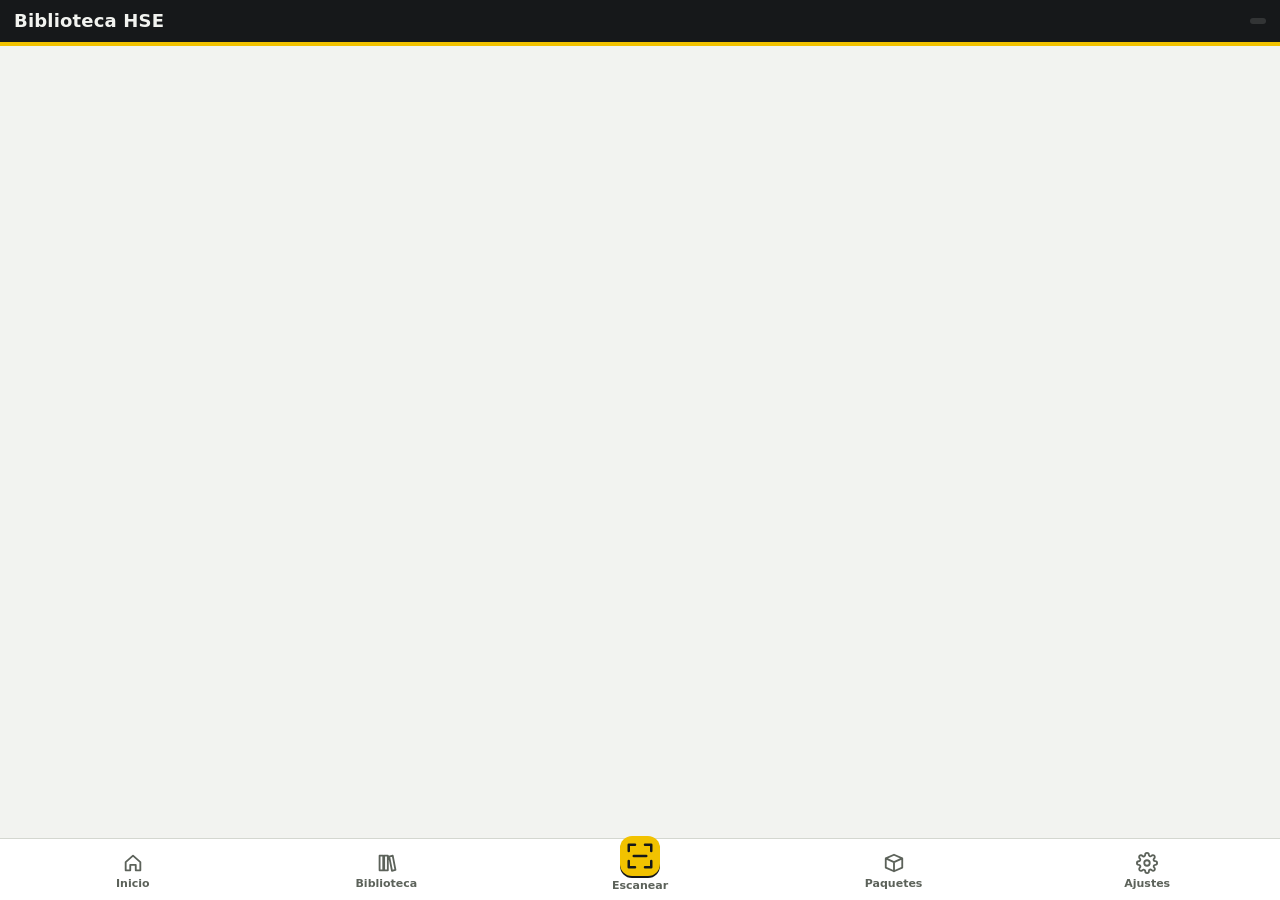
==== index.html @ ef72739a "Add files via upload" ====
<!doctype html>
<html lang="es">
<head>
<meta charset="utf-8">
<meta name="viewport" content="width=device-width, initial-scale=1, viewport-fit=cover">
<title>Biblioteca HSE QR</title>
<meta name="description" content="Biblioteca documental offline con códigos QR">
<meta name="theme-color" content="#16181a">
<meta name="apple-mobile-web-app-capable" content="yes">
<meta name="mobile-web-app-capable" content="yes">
<meta name="apple-mobile-web-app-status-bar-style" content="black-translucent">
<meta name="apple-mobile-web-app-title" content="HSE QR">
<link rel="manifest" href="manifest.webmanifest">
<link rel="icon" href="icons/icon-192.png">
<link rel="apple-touch-icon" href="icons/apple-touch-icon.png">
<link rel="stylesheet" href="styles.css">
</head>
<body>
<div id="app">
  <header class="topbar">
    <button class="icon-btn" id="backBtn" aria-label="Volver" hidden>
      <svg viewBox="0 0 24 24" aria-hidden="true"><path d="M15 5l-7 7 7 7"/></svg>
    </button>
    <h1 id="viewTitle">Biblioteca HSE</h1>
    <span class="net" id="netBadge" title="Estado de conexión"></span>
  </header>
  <main id="main" tabindex="-1"></main>
  <nav class="tabbar" aria-label="Navegación principal">
    <a href="#/inicio" data-tab="inicio"><svg viewBox="0 0 24 24" aria-hidden="true"><path d="M4 11l8-7 8 7v9h-5v-6H9v6H4z"/></svg><span>Inicio</span></a>
    <a href="#/biblioteca" data-tab="biblioteca"><svg viewBox="0 0 24 24" aria-hidden="true"><path d="M5 4h4v16H5zM10 4h4v16h-4zM15.5 5l3.8-1 3 15.5-3.8 1z"/></svg><span>Biblioteca</span></a>
    <a href="#/escanear" data-tab="escanear" class="scan-tab"><svg viewBox="0 0 24 24" aria-hidden="true"><path d="M3 8V3h5M16 3h5v5M21 16v5h-5M8 21H3v-5M7 12h10"/></svg><span>Escanear</span></a>
    <a href="#/paquetes" data-tab="paquetes"><svg viewBox="0 0 24 24" aria-hidden="true"><path d="M3 7l9-4 9 4v10l-9 4-9-4zM3 7l9 4 9-4M12 11v10"/></svg><span>Paquetes</span></a>
    <a href="#/ajustes" data-tab="ajustes"><svg viewBox="0 0 24 24" aria-hidden="true"><path d="M12 15a3 3 0 100-6 3 3 0 000 6zM19.4 15a1.7 1.7 0 00.3 1.8l.1.1a2 2 0 11-2.8 2.8l-.1-.1a1.7 1.7 0 00-1.8-.3 1.7 1.7 0 00-1 1.5V21a2 2 0 11-4 0v-.1a1.7 1.7 0 00-1.1-1.5 1.7 1.7 0 00-1.8.3l-.1.1a2 2 0 11-2.8-2.8l.1-.1a1.7 1.7 0 00.3-1.8 1.7 1.7 0 00-1.5-1H3a2 2 0 110-4h.1a1.7 1.7 0 001.5-1.1 1.7 1.7 0 00-.3-1.8l-.1-.1a2 2 0 112.8-2.8l.1.1a1.7 1.7 0 001.8.3H9a1.7 1.7 0 001-1.5V3a2 2 0 114 0v.1a1.7 1.7 0 001 1.5 1.7 1.7 0 001.8-.3l.1-.1a2 2 0 112.8 2.8l-.1.1a1.7 1.7 0 00-.3 1.8V9a1.7 1.7 0 001.5 1H21a2 2 0 110 4h-.1a1.7 1.7 0 00-1.5 1z"/></svg><span>Ajustes</span></a>
  </nav>
</div>

<section id="viewer" class="overlay" hidden aria-label="Visor de documento">
  <div class="viewer-bar">
    <button class="icon-btn light" id="viewerClose" aria-label="Cerrar visor"><svg viewBox="0 0 24 24" aria-hidden="true"><path d="M6 6l12 12M18 6L6 18"/></svg></button>
    <div class="viewer-title"><strong id="viewerTitle"></strong><span id="viewerMeta"></span></div>
    <button class="icon-btn light" id="zoomOut" aria-label="Alejar"><svg viewBox="0 0 24 24" aria-hidden="true"><path d="M5 12h14"/></svg></button>
    <button class="icon-btn light" id="zoomIn" aria-label="Acercar"><svg viewBox="0 0 24 24" aria-hidden="true"><path d="M12 5v14M5 12h14"/></svg></button>
  </div>
  <div id="viewerNotice" class="viewer-notice" hidden></div>
  <div id="pages" class="pages"></div>
  <div class="page-indicator" id="pageInd"></div>
</section>

<section id="scanner" class="overlay scanner" hidden aria-label="Escáner QR">
  <video id="scanVideo" playsinline muted autoplay></video>
  <div class="scan-frame" aria-hidden="true"><i></i><i></i><i></i><i></i></div>
  <div class="scan-top">
    <button class="icon-btn light" id="scanClose" aria-label="Cerrar escáner"><svg viewBox="0 0 24 24" aria-hidden="true"><path d="M6 6l12 12M18 6L6 18"/></svg></button>
    <span>Apunta al código QR del documento</span>
    <button class="icon-btn light" id="torchBtn" aria-label="Linterna" hidden><svg viewBox="0 0 24 24" aria-hidden="true"><path d="M9 2h6v5l-2 3v12h-2V10L9 7z"/></svg></button>
  </div>
  <div class="scan-bottom" id="scanMsg">Iniciando cámara…</div>
</section>

<div id="modalRoot"></div>
<div id="toast" role="status" aria-live="polite"></div>

<script src="vendor/qrcode.js"></script>
<script src="vendor/jsQR.js"></script>
<script src="vendor/jszip.min.js"></script>
<script src="vendor/jspdf.umd.min.js"></script>
<script src="vendor/pdf.min.js"></script>
<script src="app.js"></script>
</body>
</html>
---- styles.css ----
/* Layout: app de una columna con barra superior y barra de pestañas inferior; overlays a pantalla completa para visor y escáner */
:root{
  --bg:#f2f3f0; --surface:#ffffff; --surface-2:#e8eae5; --ink:#16181a; --muted:#5c625a; --line:#d4d7d0;
  --signal:#f2c200; --signal-ink:#16181a;
  --ok:#2e7d3c; --warn:#b4570c; --bad:#b3261e; --pending:#6b6f78;
  --font: system-ui, -apple-system, "Segoe UI", Roboto, "Helvetica Neue", Arial, sans-serif;
  --mono: ui-monospace, "SF Mono", Menlo, Consolas, "Roboto Mono", monospace;
  --r: 10px;
  --tabbar-h: 62px;
  color-scheme: light;
}
@media (prefers-color-scheme: dark){
  :root{ --bg:#111312; --surface:#1b1e1c; --surface-2:#252925; --ink:#eceee9; --muted:#a3a9a0; --line:#333833;
    --ok:#6cc27a; --warn:#f0954a; --bad:#f2847b; --pending:#9aa0aa; color-scheme: dark; }
}
*{box-sizing:border-box}
html,body{height:100%}
body{margin:0;background:var(--bg);color:var(--ink);font:15px/1.45 var(--font);-webkit-tap-highlight-color:transparent;overscroll-behavior-y:none}
[hidden]{display:none!important}
button,input,select,textarea{font:inherit;color:inherit}
svg{width:22px;height:22px;fill:none;stroke:currentColor;stroke-width:2;stroke-linecap:round;stroke-linejoin:round}

#app{min-height:100%;display:flex;flex-direction:column}
.topbar{position:sticky;top:0;z-index:20;display:flex;align-items:center;gap:8px;
  padding:calc(env(safe-area-inset-top,0px) + 8px) max(14px,env(safe-area-inset-right,0px)) 8px max(14px,env(safe-area-inset-left,0px));
  background:var(--ink);color:var(--bg);border-bottom:4px solid var(--signal)}
.topbar h1{flex:1;margin:0;font-size:18px;font-weight:700;letter-spacing:.01em;white-space:nowrap;overflow:hidden;text-overflow:ellipsis}
.net{font-size:11px;font-weight:600;letter-spacing:.04em;text-transform:uppercase;padding:3px 8px;border-radius:99px;background:rgba(255,255,255,.12)}
.net.off{background:var(--signal);color:var(--signal-ink)}
main{flex:1;width:100%;max-width:880px;margin:0 auto;padding:16px max(16px,env(safe-area-inset-left,0px)) calc(var(--tabbar-h) + env(safe-area-inset-bottom,0px) + 24px) max(16px,env(safe-area-inset-right,0px));outline:none}

.tabbar{position:fixed;left:0;right:0;bottom:0;z-index:30;display:grid;grid-template-columns:repeat(5,1fr);
  height:calc(var(--tabbar-h) + env(safe-area-inset-bottom,0px));padding:4px max(6px,env(safe-area-inset-right,0px)) env(safe-area-inset-bottom,0px) max(6px,env(safe-area-inset-left,0px));
  background:var(--surface);border-top:1px solid var(--line)}
.tabbar a{display:flex;flex-direction:column;align-items:center;justify-content:center;gap:2px;color:var(--muted);text-decoration:none;font-size:11px;font-weight:600}
.tabbar a.active{color:var(--ink)}
.tabbar a.active svg{stroke:var(--ink)}
.tabbar .scan-tab svg{width:30px;height:30px;padding:5px;border-radius:12px;background:var(--signal);stroke:var(--signal-ink);box-sizing:content-box;margin-top:-14px;box-shadow:0 2px 0 var(--ink)}

.icon-btn{display:inline-grid;place-items:center;width:40px;height:40px;border:0;border-radius:10px;background:transparent;color:inherit;cursor:pointer}
.icon-btn.light{color:#fff}
.icon-btn:active{background:rgba(127,127,127,.2)}

h2{font-size:13px;font-weight:700;text-transform:uppercase;letter-spacing:.08em;color:var(--muted);margin:22px 0 10px}
h2:first-child{margin-top:4px}
p{margin:0 0 10px}
.muted{color:var(--muted)}
.mono{font-family:var(--mono)}
.small{font-size:13px}

.btn{display:inline-flex;align-items:center;justify-content:center;gap:8px;min-height:44px;padding:0 16px;border-radius:var(--r);border:1.5px solid var(--ink);background:transparent;color:var(--ink);font-weight:650;cursor:pointer;text-decoration:none}
.btn.primary{background:var(--ink);color:var(--bg)}
.btn.signal{background:var(--signal);color:var(--signal-ink);border-color:var(--signal)}
.btn.danger{border-color:var(--bad);color:var(--bad)}
.btn.block{width:100%}
.btn:disabled{opacity:.45}
.btn svg{width:20px;height:20px}
.row{display:flex;flex-wrap:wrap;gap:8px}
:focus-visible{outline:3px solid var(--signal);outline-offset:2px}

.scan-hero{display:flex;align-items:center;gap:14px;width:100%;padding:18px;border:0;border-radius:14px;background:var(--signal);color:var(--signal-ink);cursor:pointer;text-align:left;box-shadow:0 3px 0 var(--ink)}
.scan-hero svg{width:44px;height:44px;flex:none}
.scan-hero strong{display:block;font-size:20px}
.scan-hero span{font-size:13px}

.stats{display:grid;grid-template-columns:repeat(3,1fr);gap:8px;margin-top:14px}
.stat{background:var(--surface);border:1px solid var(--line);border-radius:var(--r);padding:10px 12px;text-decoration:none;color:inherit}
.stat b{display:block;font-size:24px;font-variant-numeric:tabular-nums;line-height:1.1}
.stat span{font-size:12px;color:var(--muted)}
.stat.ok b{color:var(--ok)} .stat.pending b{color:var(--pending)} .stat.outdated b{color:var(--warn)}

.tiles{display:grid;grid-template-columns:repeat(2,1fr);gap:8px}
@media (min-width:640px){.tiles{grid-template-columns:repeat(4,1fr)}}
.tile{display:flex;flex-direction:column;gap:8px;min-height:92px;padding:12px;border-radius:var(--r);background:var(--surface);border:1px solid var(--line);color:inherit;text-decoration:none;font-weight:650;font-size:14px;cursor:pointer;text-align:left}
.tile svg{width:24px;height:24px}
.tile small{font-weight:400;color:var(--muted);font-size:12px}

.card{background:var(--surface);border:1px solid var(--line);border-radius:var(--r);padding:14px}
.card + .card{margin-top:10px}
.notice{border-left:4px solid var(--signal);background:var(--surface);padding:12px 14px;border-radius:0 var(--r) var(--r) 0;margin-bottom:12px;font-size:14px}
.notice.bad{border-left-color:var(--bad)} .notice.ok{border-left-color:var(--ok)}

.search{position:relative;margin-bottom:10px}
.search input{width:100%;height:46px;padding:0 14px 0 40px;border-radius:var(--r);border:1px solid var(--line);background:var(--surface)}
.search svg{position:absolute;left:12px;top:12px;color:var(--muted)}
.chips{display:flex;gap:6px;overflow-x:auto;padding-bottom:6px;margin-bottom:6px;scrollbar-width:none}
.chip{flex:none;height:34px;padding:0 12px;border-radius:99px;border:1px solid var(--line);background:var(--surface);font-size:13px;font-weight:600;cursor:pointer;white-space:nowrap}
.chip.on{background:var(--ink);color:var(--bg);border-color:var(--ink)}

.list{display:flex;flex-direction:column;gap:8px}
.doc{display:grid;grid-template-columns:auto 1fr auto;gap:4px 12px;align-items:center;padding:12px;border-radius:var(--r);background:var(--surface);border:1px solid var(--line);color:inherit;text-decoration:none;min-width:0}
.doc .code{font-family:var(--mono);font-size:12px;font-weight:600;color:var(--muted)}
.doc .name{font-weight:650;line-height:1.25;overflow:hidden;display:-webkit-box;-webkit-line-clamp:2;-webkit-box-orient:vertical}
.doc .meta{font-size:12px;color:var(--muted)}
.doc .body{min-width:0}
.doc .fav{color:var(--signal);font-size:18px}
.dot{width:10px;height:10px;border-radius:50%;background:var(--ok)}
.dot.pending{background:transparent;border:2px solid var(--pending)}
.dot.outdated{background:var(--warn)}
.pill{display:inline-flex;align-items:center;gap:6px;height:24px;padding:0 9px;border-radius:99px;font-size:12px;font-weight:700}
.pill.ok{background:color-mix(in srgb,var(--ok) 15%,transparent);color:var(--ok)}
.pill.pending{background:color-mix(in srgb,var(--pending) 18%,transparent);color:var(--pending)}
.pill.outdated{background:color-mix(in srgb,var(--warn) 18%,transparent);color:var(--warn)}
.empty{text-align:center;padding:36px 12px;color:var(--muted)}

dl.kv{display:grid;grid-template-columns:auto 1fr;gap:6px 14px;margin:0;font-size:14px}
dl.kv dt{color:var(--muted)}
dl.kv dd{margin:0;min-width:0;overflow-wrap:anywhere}
.doc-head{display:flex;gap:10px;align-items:flex-start;justify-content:space-between;margin-bottom:12px}
.doc-head h3{margin:4px 0 0;font-size:20px;line-height:1.2}
.actions{display:grid;grid-template-columns:1fr 1fr;gap:8px;margin-top:14px}
.actions .wide{grid-column:1/-1}

label.f{display:flex;flex-direction:column;gap:4px;font-size:12px;font-weight:700;color:var(--muted);text-transform:uppercase;letter-spacing:.05em}
label.f input,label.f select,label.f textarea{text-transform:none;letter-spacing:0;font-weight:400;font-size:15px;color:var(--ink);height:44px;padding:0 12px;border-radius:8px;border:1px solid var(--line);background:var(--bg);width:100%}
label.f textarea{height:auto;min-height:64px;padding:10px 12px;resize:vertical}
.form{display:grid;grid-template-columns:1fr 1fr;gap:10px}
.form .full{grid-column:1/-1}
@media (max-width:420px){.form{grid-template-columns:1fr}}
.switch{display:flex;align-items:center;justify-content:space-between;gap:12px;padding:12px 0;border-bottom:1px solid var(--line)}
.switch:last-child{border-bottom:0}
.switch input{width:46px;height:28px;accent-color:var(--ink)}
.check{display:flex;gap:10px;align-items:center;padding:8px 0}
.check input{width:22px;height:22px;accent-color:var(--ink)}
.warnline{font-size:13px;margin-top:8px;padding:8px 10px;border-radius:8px;background:color-mix(in srgb,var(--warn) 14%,transparent);color:var(--ink)}
.okline{font-size:13px;margin-top:8px;padding:8px 10px;border-radius:8px;background:color-mix(in srgb,var(--ok) 14%,transparent)}

.qr-box{display:flex;flex-direction:column;align-items:center;gap:8px;background:#fff;color:#111;border-radius:var(--r);padding:18px;border:1px solid var(--line)}
.qr-box canvas{width:min(70vw,280px);height:auto;image-rendering:pixelated}
.qr-box .t{font-weight:700;text-align:center}
.qr-box .s{font-family:var(--mono);font-size:13px}

/* Modal */
.modal-back{position:fixed;inset:0;z-index:60;background:rgba(0,0,0,.55);display:flex;align-items:flex-end;justify-content:center;padding:0}
@media (min-width:640px){.modal-back{align-items:center;padding:20px}}
.modal{width:100%;max-width:520px;max-height:88vh;overflow:auto;background:var(--surface);border-radius:16px 16px 0 0;padding:18px max(18px,env(safe-area-inset-right,0px)) calc(18px + env(safe-area-inset-bottom,0px)) max(18px,env(safe-area-inset-left,0px))}
@media (min-width:640px){.modal{border-radius:16px}}
.modal h3{margin:0 0 10px;font-size:18px}
.modal .m-actions{display:flex;flex-direction:column;gap:8px;margin-top:16px}
.pin-input{width:100%;height:56px;text-align:center;font-size:28px;letter-spacing:.4em;border-radius:10px;border:1.5px solid var(--line);background:var(--bg)}
.report{max-height:40vh;overflow:auto;font-size:13px;border:1px solid var(--line);border-radius:8px;padding:8px 10px;margin-top:8px}
.report div{padding:3px 0;border-bottom:1px dashed var(--line)}
.report div:last-child{border:0}

#toast{position:fixed;left:50%;bottom:calc(var(--tabbar-h) + env(safe-area-inset-bottom,0px) + 14px);transform:translateX(-50%);z-index:80;max-width:min(92vw,460px);padding:10px 16px;border-radius:10px;background:var(--ink);color:var(--bg);font-weight:600;font-size:14px;opacity:0;pointer-events:none;transition:opacity .2s}
#toast.show{opacity:1}

/* Overlays */
.overlay{position:fixed;inset:0;z-index:50;background:#2a2d2b;display:flex;flex-direction:column}
.viewer-bar{display:flex;align-items:center;gap:4px;padding:calc(env(safe-area-inset-top,0px) + 6px) max(8px,env(safe-area-inset-right,0px)) 6px max(8px,env(safe-area-inset-left,0px));background:#16181a;color:#fff;border-bottom:3px solid var(--signal)}
.viewer-title{flex:1;min-width:0;display:flex;flex-direction:column}
.viewer-title strong{font-size:14px;white-space:nowrap;overflow:hidden;text-overflow:ellipsis}
.viewer-title span{font-size:11px;opacity:.75;white-space:nowrap;overflow:hidden;text-overflow:ellipsis}
.viewer-notice{padding:8px 14px;font-size:13px;font-weight:600;background:var(--signal);color:#16181a}
.viewer-notice.bad{background:#b3261e;color:#fff}
.viewer-notice.ok{background:#2e7d3c;color:#fff}
.pages{flex:1;overflow:auto;-webkit-overflow-scrolling:touch;padding:10px 0 calc(40px + env(safe-area-inset-bottom,0px))}
.page{position:relative;margin:0 auto 10px;background:#fff;box-shadow:0 1px 4px rgba(0,0,0,.4)}
.page canvas{display:block;width:100%;height:100%}
.page .pn{position:absolute;inset:auto 0 0 auto;padding:2px 6px;font-size:11px;color:#666}
.page-indicator{position:absolute;right:12px;bottom:calc(12px + env(safe-area-inset-bottom,0px));padding:4px 10px;border-radius:99px;background:rgba(0,0,0,.65);color:#fff;font-size:12px;font-variant-numeric:tabular-nums}

.scanner{background:#000}
.scanner video{position:absolute;inset:0;width:100%;height:100%;object-fit:cover}
.scan-top{position:relative;z-index:2;display:flex;align-items:center;gap:8px;padding:calc(env(safe-area-inset-top,0px) + 8px) 10px 8px;color:#fff;background:linear-gradient(#000a,#0000);font-weight:600;font-size:14px}
.scan-top span{flex:1;text-align:center}
.scan-frame{position:absolute;z-index:1;left:50%;top:46%;width:min(70vw,300px);aspect-ratio:1;transform:translate(-50%,-50%)}
.scan-frame i{position:absolute;width:34px;height:34px;border:5px solid var(--signal)}
.scan-frame i:nth-child(1){left:0;top:0;border-right:0;border-bottom:0}
.scan-frame i:nth-child(2){right:0;top:0;border-left:0;border-bottom:0}
.scan-frame i:nth-child(3){left:0;bottom:0;border-right:0;border-top:0}
.scan-frame i:nth-child(4){right:0;bottom:0;border-left:0;border-top:0}
.scan-bottom{position:absolute;z-index:2;left:0;right:0;bottom:0;padding:16px 16px calc(16px + env(safe-area-inset-bottom,0px));text-align:center;color:#fff;background:linear-gradient(#0000,#000c);font-size:14px}
.scan-bottom .btn{border-color:#fff;color:#fff;margin:8px 4px 0}

@media (prefers-reduced-motion:reduce){#toast{transition:none}}
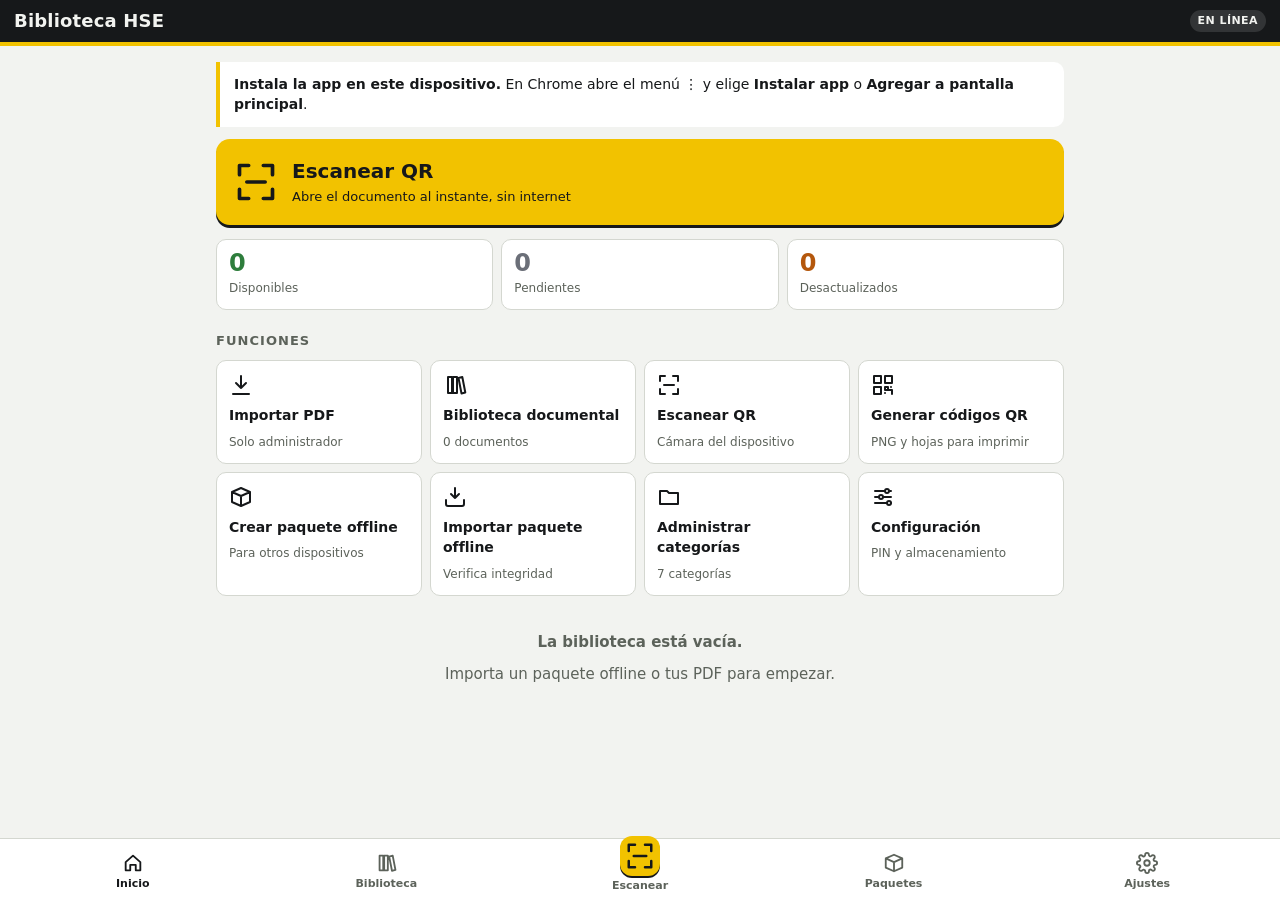
==== commit 5f19aab5: "Add files via upload" ====
--- a/index.html
+++ b/index.html
@@ -66,5 +66,20 @@
 <script src="vendor/jspdf.umd.min.js"></script>
 <script src="vendor/pdf.min.js"></script>
 <script src="app.js"></script>
+<script>
+  /* Si app.js no arranca, mostrar el motivo en lugar de una pantalla vacía */
+  (function () {
+    var shown = false;
+    function show(msg) {
+      if (shown) return; shown = true;
+      var m = document.getElementById('main');
+      m.innerHTML = '<div class="notice bad"><b>La app no pudo iniciar.</b><br>' + msg + '</div>';
+    }
+    window.addEventListener('error', function (e) { if (!window.__appReady) show('Error: ' + (e.message || 'al cargar ' + ((e.target && (e.target.src || e.target.href)) || 'un archivo'))); }, true);
+    setTimeout(function () {
+      if (!window.__appStarted) show('No se cargó <b>app.js</b>. Verifica que index.html, app.js, styles.css y sw.js estén en la misma carpeta del repositorio.');
+    }, 5000);
+  })();
+</script>
 </body>
 </html>
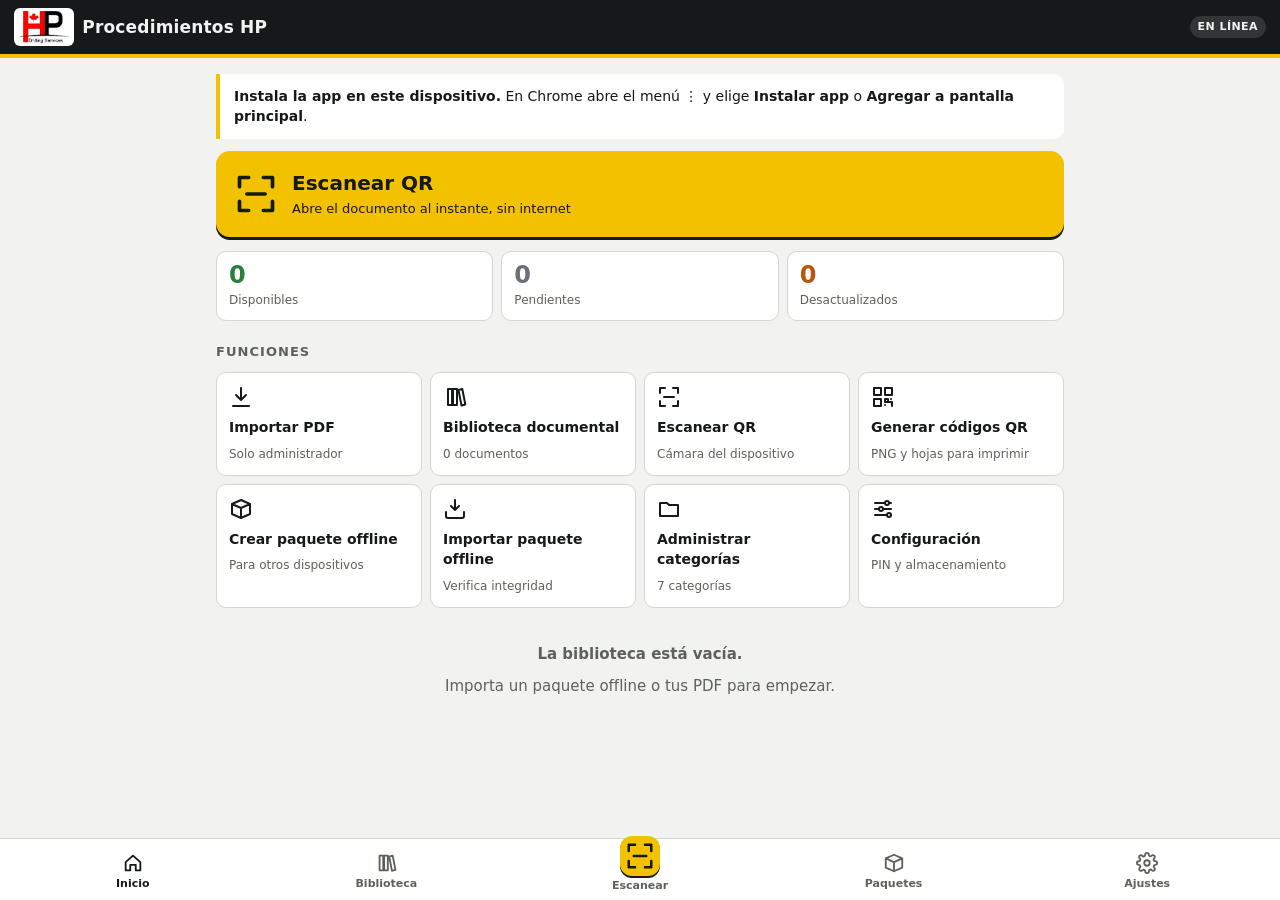
==== commit 781c8491: "Add files via upload" ====
--- a/index.html
+++ b/index.html
@@ -3,13 +3,13 @@
 <head>
 <meta charset="utf-8">
 <meta name="viewport" content="width=device-width, initial-scale=1, viewport-fit=cover">
-<title>Biblioteca HSE QR</title>
-<meta name="description" content="Biblioteca documental offline con códigos QR">
+<title>Procedimientos HP Drilling Services S.A.S</title>
+<meta name="description" content="Procedimientos HSE de HP Drilling Services S.A.S, offline con códigos QR">
 <meta name="theme-color" content="#16181a">
 <meta name="apple-mobile-web-app-capable" content="yes">
 <meta name="mobile-web-app-capable" content="yes">
 <meta name="apple-mobile-web-app-status-bar-style" content="black-translucent">
-<meta name="apple-mobile-web-app-title" content="HSE QR">
+<meta name="apple-mobile-web-app-title" content="Procedimientos HP">
 <link rel="manifest" href="manifest.webmanifest">
 <link rel="icon" href="icons/icon-192.png">
 <link rel="apple-touch-icon" href="icons/apple-touch-icon.png">
@@ -21,7 +21,8 @@
     <button class="icon-btn" id="backBtn" aria-label="Volver" hidden>
       <svg viewBox="0 0 24 24" aria-hidden="true"><path d="M15 5l-7 7 7 7"/></svg>
     </button>
-    <h1 id="viewTitle">Biblioteca HSE</h1>
+    <img class="brand-logo" src="icons/logo.png" alt="HP Drilling Services" width="50" height="32">
+    <h1 id="viewTitle">Procedimientos HP</h1>
     <span class="net" id="netBadge" title="Estado de conexión"></span>
   </header>
   <main id="main" tabindex="-1"></main>
--- a/styles.css
+++ b/styles.css
@@ -24,7 +24,8 @@
 .topbar{position:sticky;top:0;z-index:20;display:flex;align-items:center;gap:8px;
   padding:calc(env(safe-area-inset-top,0px) + 8px) max(14px,env(safe-area-inset-right,0px)) 8px max(14px,env(safe-area-inset-left,0px));
   background:var(--ink);color:var(--bg);border-bottom:4px solid var(--signal)}
-.topbar h1{flex:1;margin:0;font-size:18px;font-weight:700;letter-spacing:.01em;white-space:nowrap;overflow:hidden;text-overflow:ellipsis}
+.topbar h1{flex:1;min-width:0;margin:0;font-size:17px;line-height:1.2;font-weight:700;letter-spacing:.01em;overflow:hidden;display:-webkit-box;-webkit-line-clamp:2;-webkit-box-orient:vertical;text-wrap:balance}
+.brand-logo{flex:none;height:32px;width:auto;padding:3px 5px;border-radius:6px;background:#fff;box-sizing:content-box}
 .net{font-size:11px;font-weight:600;letter-spacing:.04em;text-transform:uppercase;padding:3px 8px;border-radius:99px;background:rgba(255,255,255,.12)}
 .net.off{background:var(--signal);color:var(--signal-ink)}
 main{flex:1;width:100%;max-width:880px;margin:0 auto;padding:16px max(16px,env(safe-area-inset-left,0px)) calc(var(--tabbar-h) + env(safe-area-inset-bottom,0px) + 24px) max(16px,env(safe-area-inset-right,0px));outline:none}
